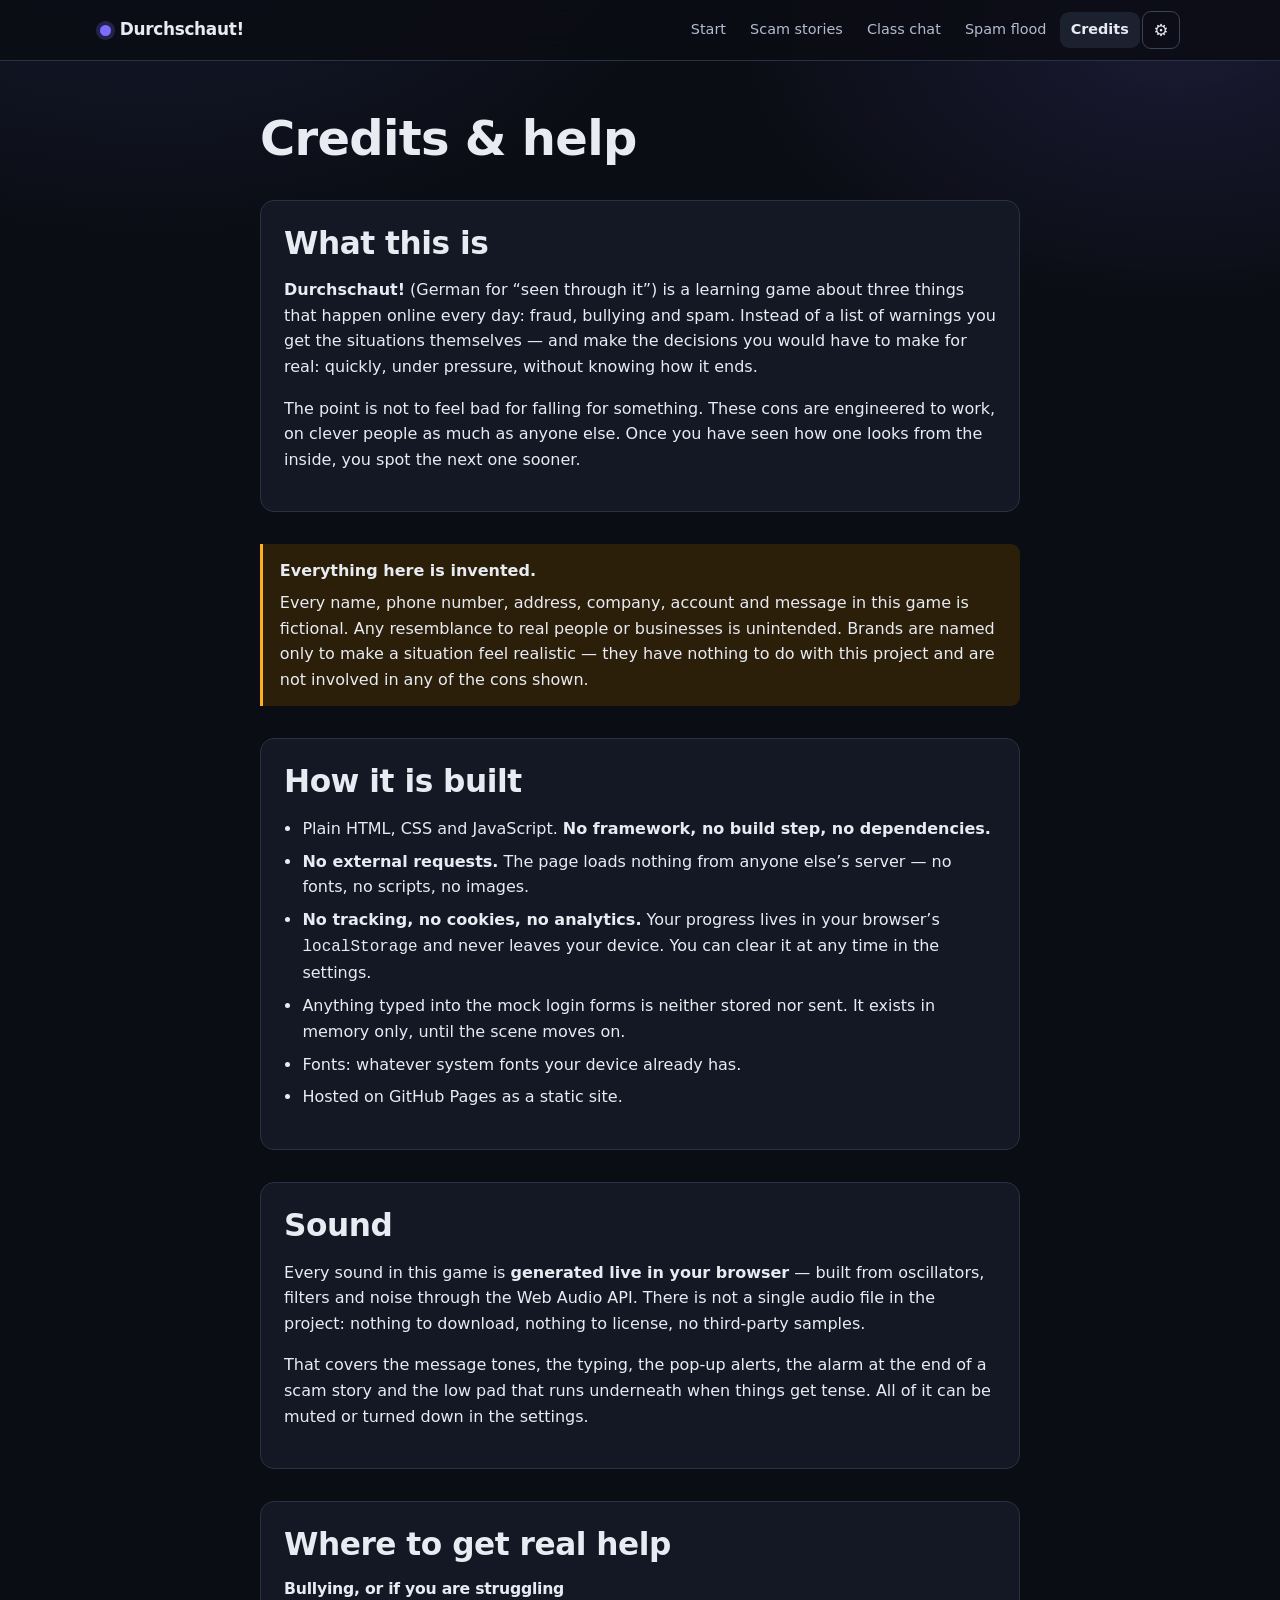
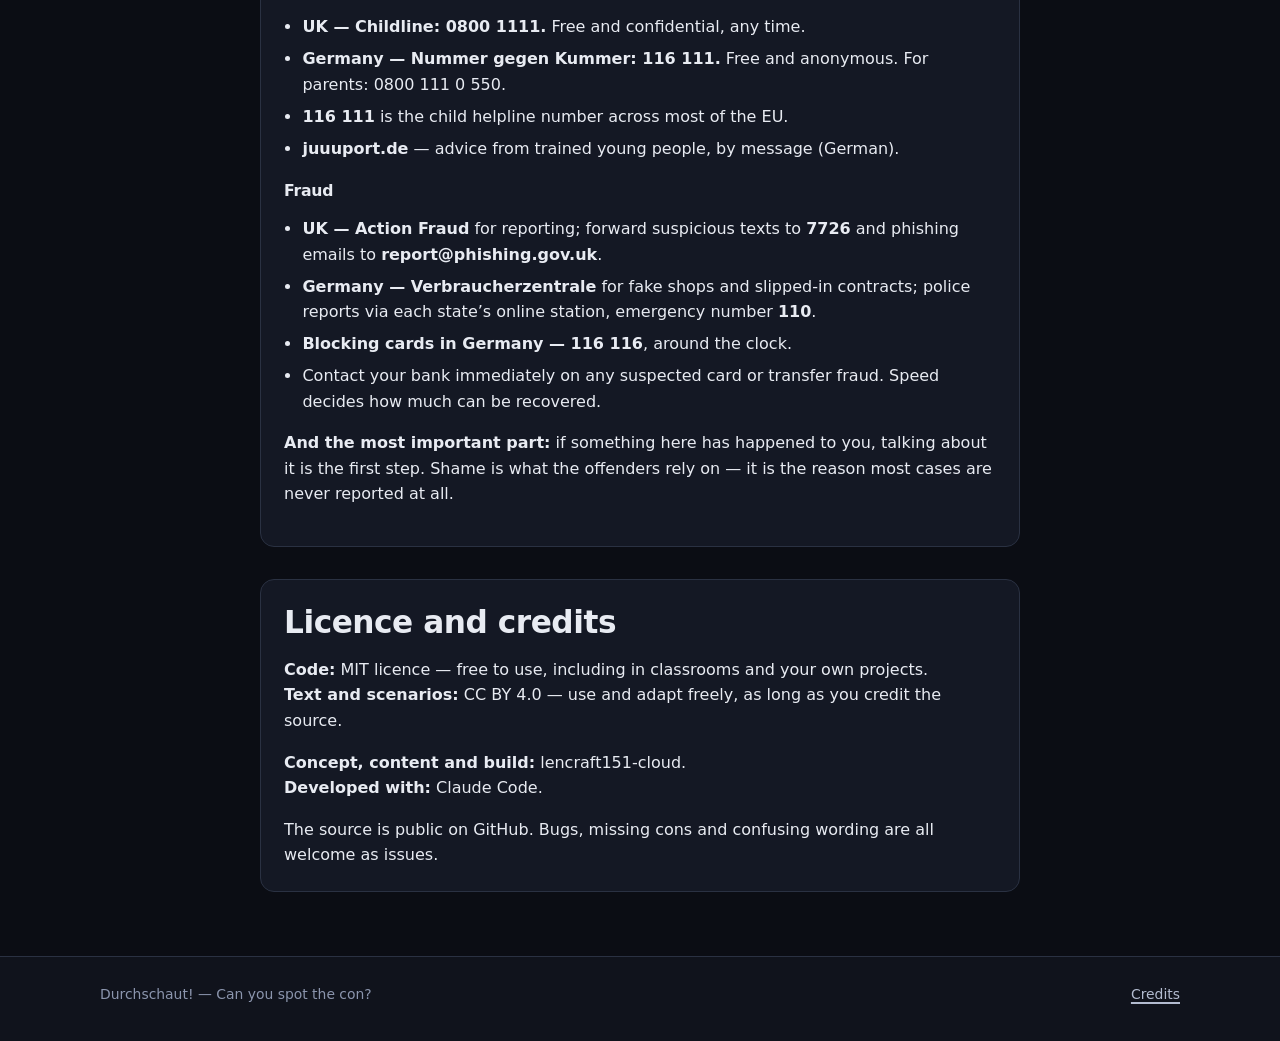
==== credits.html @ 668f01f4 "Add all three game modes, credits page and content checks Scam mode plays eight branching stories in" ====
<!doctype html>
<html lang="de" data-theme="dark">
<head>
<meta charset="utf-8">
<meta name="viewport" content="width=device-width, initial-scale=1">
<title>Credits & Hilfe — Durchschaut!</title>
<meta name="description" content="Woher die Inhalte kommen, wie der Ton entsteht, wo es echte Hilfe gibt - und unter welcher Lizenz das Projekt steht.">
<meta name="color-scheme" content="dark light">
<link rel="stylesheet" href="./assets/css/base.css">
<link rel="icon" href="data:image/svg+xml,<svg xmlns='http://www.w3.org/2000/svg' viewBox='0 0 64 64'><text y='52' font-size='52'>🕵️</text></svg>">
</head>
<body>
<a class="skip-link" href="#main" data-i18n="nav.skip">Zum Hauptinhalt springen</a>

<header class="site-header">
  <div class="wrap bar">
    <a class="brand" href="./index.html"><span class="dot" aria-hidden="true"></span>Durchschaut!</a>
    <nav class="nav" aria-label="Hauptnavigation">
      <a href="./index.html"       data-page="home"    data-i18n="nav.home">Start</a>
      <a href="./scam.html"        data-page="scam"    data-i18n="nav.scam">Scam-Storys</a>
      <a href="./klassenchat.html" data-page="chat"    data-i18n="nav.chat">Klassenchat</a>
      <a href="./spam.html"        data-page="spam"    data-i18n="nav.spam">Spam-Flut</a>
      <a href="./credits.html"     data-page="credits" data-i18n="nav.credits">Credits</a>
      <button class="btn btn-icon btn-ghost" type="button" data-open-settings
              data-i18n-attr="aria-label:nav.settings; title:nav.settings">⚙</button>
    </nav>
  </div>
</header>

<main id="main">
<div class="wrap stack" style="--gap:2rem;max-width:760px">

  <h1 data-i18n="credits.title">Credits &amp; Hilfe</h1>

  <!-- ---------- Worum es geht ---------- -->
  <section class="card">
    <div data-lang="de">
      <h2>Worum es hier geht</h2>
      <p><strong>Durchschaut!</strong> ist ein Lernspiel zu drei Dingen, die im Netz jeden Tag
      passieren: Betrug, Mobbing und Spam. Statt einer Liste mit Warnungen bekommst du die
      Situationen selbst — und triffst die Entscheidungen, die man im echten Moment treffen muss:
      schnell, unter Druck, ohne zu wissen, wie es ausgeht.</p>
      <p>Das Ziel ist nicht, sich schlecht zu fühlen, wenn man hereinfällt. Diese Maschen sind
      darauf gebaut, zu funktionieren — bei klugen Menschen genauso wie bei allen anderen. Wer
      einmal gesehen hat, wie sie von innen aussehen, erkennt sie beim nächsten Mal früher.</p>
    </div>
    <div data-lang="en" hidden>
      <h2>What this is</h2>
      <p><strong>Durchschaut!</strong> (German for “seen through it”) is a learning game about three
      things that happen online every day: fraud, bullying and spam. Instead of a list of warnings
      you get the situations themselves — and make the decisions you would have to make for real:
      quickly, under pressure, without knowing how it ends.</p>
      <p>The point is not to feel bad for falling for something. These cons are engineered to work,
      on clever people as much as anyone else. Once you have seen how one looks from the inside,
      you spot the next one sooner.</p>
    </div>
  </section>

  <!-- ---------- Wichtiger Hinweis ---------- -->
  <section>
    <div class="note note-warn">
      <div data-lang="de">
        <strong>Alles hier ist erfunden.</strong>
        <p style="margin:.4rem 0 0">Sämtliche Namen, Telefonnummern, Adressen, Firmen, Konten und
        Nachrichten in diesem Spiel sind frei erfunden. Ähnlichkeiten mit echten Personen oder
        Unternehmen sind nicht beabsichtigt. Genannte Marken dienen nur dazu, eine realistische
        Situation nachzustellen — sie haben mit diesem Projekt nichts zu tun und sind an keiner
        der gezeigten Maschen beteiligt.</p>
      </div>
      <div data-lang="en" hidden>
        <strong>Everything here is invented.</strong>
        <p style="margin:.4rem 0 0">Every name, phone number, address, company, account and message
        in this game is fictional. Any resemblance to real people or businesses is unintended.
        Brands are named only to make a situation feel realistic — they have nothing to do with
        this project and are not involved in any of the cons shown.</p>
      </div>
    </div>
  </section>

  <!-- ---------- Technik ---------- -->
  <section class="card">
    <div data-lang="de">
      <h2>Technik</h2>
      <ul style="padding-left:1.15rem;display:grid;gap:.45rem">
        <li>Reines HTML, CSS und JavaScript. <strong>Kein Framework, kein Build-Schritt,
        keine Abhängigkeiten.</strong></li>
        <li><strong>Keine externen Anfragen.</strong> Die Seite lädt nichts von fremden Servern —
        keine Schriften, keine Skripte, keine Bilder.</li>
        <li><strong>Kein Tracking, keine Cookies, keine Analyse.</strong> Dein Fortschritt liegt im
        <code>localStorage</code> deines Browsers und verlässt dein Gerät nie. In den Einstellungen
        kannst du ihn jederzeit löschen.</li>
        <li>Eingaben in den nachgebauten Log-in-Formularen werden weder gespeichert noch gesendet.
        Sie existieren nur im Arbeitsspeicher, bis das Fenster weitergeht.</li>
        <li>Schriften: die vorinstallierten Systemschriften deines Geräts.</li>
        <li>Gehostet auf GitHub Pages als statische Seite.</li>
      </ul>
    </div>
    <div data-lang="en" hidden>
      <h2>How it is built</h2>
      <ul style="padding-left:1.15rem;display:grid;gap:.45rem">
        <li>Plain HTML, CSS and JavaScript. <strong>No framework, no build step,
        no dependencies.</strong></li>
        <li><strong>No external requests.</strong> The page loads nothing from anyone else’s
        server — no fonts, no scripts, no images.</li>
        <li><strong>No tracking, no cookies, no analytics.</strong> Your progress lives in your
        browser’s <code>localStorage</code> and never leaves your device. You can clear it at any
        time in the settings.</li>
        <li>Anything typed into the mock login forms is neither stored nor sent. It exists in
        memory only, until the scene moves on.</li>
        <li>Fonts: whatever system fonts your device already has.</li>
        <li>Hosted on GitHub Pages as a static site.</li>
      </ul>
    </div>
  </section>

  <!-- ---------- Ton ---------- -->
  <section class="card">
    <div data-lang="de">
      <h2>Ton</h2>
      <p>Jedes Geräusch in diesem Spiel wird <strong>live im Browser erzeugt</strong> — mit der
      Web Audio API aus Oszillatoren, Filtern und Rauschen. Es gibt keine einzige Audiodatei im
      Projekt: nichts nachzuladen, nichts zu lizenzieren, keine fremden Samples.</p>
      <p>Das umfasst die Nachrichtentöne, das Tippen, die Popup-Signale, den Alarm am Ende einer
      Scam-Story und den tiefen Flächenklang, der im Hintergrund läuft, wenn es eng wird. Alles
      lässt sich in den Einstellungen abschalten oder leiser stellen.</p>
    </div>
    <div data-lang="en" hidden>
      <h2>Sound</h2>
      <p>Every sound in this game is <strong>generated live in your browser</strong> — built from
      oscillators, filters and noise through the Web Audio API. There is not a single audio file in
      the project: nothing to download, nothing to license, no third-party samples.</p>
      <p>That covers the message tones, the typing, the pop-up alerts, the alarm at the end of a
      scam story and the low pad that runs underneath when things get tense. All of it can be muted
      or turned down in the settings.</p>
    </div>
  </section>

  <!-- ---------- Hilfe ---------- -->
  <section class="card">
    <div data-lang="de">
      <h2>Wo es echte Hilfe gibt</h2>
      <h3 style="font-size:.98rem;margin-top:1rem">Bei Mobbing und wenn es dir schlecht geht</h3>
      <ul style="padding-left:1.15rem;display:grid;gap:.4rem">
        <li><strong>Nummer gegen Kummer — 116 111.</strong> Kostenlos und anonym, Mo–Sa 14–20 Uhr.
        Für Eltern: 0800 111 0 550.</li>
        <li><strong>juuuport.de</strong> — Beratung von geschulten Jugendlichen, per Nachricht.</li>
        <li><strong>klicksafe.de</strong> — Material für Betroffene, Eltern und Lehrkräfte.</li>
        <li><strong>Telefonseelsorge — 0800 111 0 111.</strong> Rund um die Uhr.</li>
      </ul>
      <h3 style="font-size:.98rem;margin-top:1.2rem">Bei Betrug</h3>
      <ul style="padding-left:1.15rem;display:grid;gap:.4rem">
        <li><strong>Verbraucherzentrale</strong> — Beratung zu Fake-Shops, Abo-Fallen und
        untergeschobenen Verträgen; dazu ein laufend aktualisierter Phishing-Radar.</li>
        <li><strong>Polizei</strong> — Anzeige online über die Internetwache deines Bundeslandes
        oder auf jeder Wache. <strong>Notruf 110.</strong></li>
        <li><strong>Karten sperren — 116 116.</strong> Sperr-Notruf für Bank- und Kreditkarten,
        rund um die Uhr.</li>
        <li><strong>BSI</strong> — Bundesamt für Sicherheit in der Informationstechnik, mit
        verständlichen Anleitungen für Privatleute.</li>
      </ul>
      <p style="margin-top:1rem"><strong>Und das Wichtigste:</strong> Wenn dich etwas davon
      erwischt hat, ist Reden der erste Schritt. Scham ist das, worauf die Täter setzen — sie ist
      der Grund, warum die meisten Fälle nie gemeldet werden.</p>
    </div>
    <div data-lang="en" hidden>
      <h2>Where to get real help</h2>
      <h3 style="font-size:.98rem;margin-top:1rem">Bullying, or if you are struggling</h3>
      <ul style="padding-left:1.15rem;display:grid;gap:.4rem">
        <li><strong>UK — Childline: 0800 1111.</strong> Free and confidential, any time.</li>
        <li><strong>Germany — Nummer gegen Kummer: 116 111.</strong> Free and anonymous.
        For parents: 0800 111 0 550.</li>
        <li><strong>116 111</strong> is the child helpline number across most of the EU.</li>
        <li><strong>juuuport.de</strong> — advice from trained young people, by message (German).</li>
      </ul>
      <h3 style="font-size:.98rem;margin-top:1.2rem">Fraud</h3>
      <ul style="padding-left:1.15rem;display:grid;gap:.4rem">
        <li><strong>UK — Action Fraud</strong> for reporting; forward suspicious texts to
        <strong>7726</strong> and phishing emails to <strong>report@phishing.gov.uk</strong>.</li>
        <li><strong>Germany — Verbraucherzentrale</strong> for fake shops and slipped-in contracts;
        police reports via each state’s online station, emergency number <strong>110</strong>.</li>
        <li><strong>Blocking cards in Germany — 116 116</strong>, around the clock.</li>
        <li>Contact your bank immediately on any suspected card or transfer fraud. Speed decides
        how much can be recovered.</li>
      </ul>
      <p style="margin-top:1rem"><strong>And the most important part:</strong> if something here has
      happened to you, talking about it is the first step. Shame is what the offenders rely on — it
      is the reason most cases are never reported at all.</p>
    </div>
  </section>

  <!-- ---------- Lizenz ---------- -->
  <section class="card">
    <div data-lang="de">
      <h2>Lizenz und Mitwirkende</h2>
      <p><strong>Code:</strong> MIT-Lizenz — frei nutzbar, auch im Unterricht und in eigenen
      Projekten.<br>
      <strong>Texte und Szenarien:</strong> CC BY 4.0 — verwenden und verändern erlaubt, solange
      die Quelle genannt wird.</p>
      <p><strong>Idee, Inhalte und Umsetzung:</strong> lencraft151-cloud.<br>
      <strong>Entwickelt mit:</strong> Claude Code.</p>
      <p style="margin-bottom:0">Der Quelltext liegt offen auf GitHub. Fehler, fehlende Maschen
      oder unklare Formulierungen sind als Issue jederzeit willkommen.</p>
    </div>
    <div data-lang="en" hidden>
      <h2>Licence and credits</h2>
      <p><strong>Code:</strong> MIT licence — free to use, including in classrooms and your own
      projects.<br>
      <strong>Text and scenarios:</strong> CC BY 4.0 — use and adapt freely, as long as you credit
      the source.</p>
      <p><strong>Concept, content and build:</strong> lencraft151-cloud.<br>
      <strong>Developed with:</strong> Claude Code.</p>
      <p style="margin-bottom:0">The source is public on GitHub. Bugs, missing cons and confusing
      wording are all welcome as issues.</p>
    </div>
  </section>

</div>
</main>
<footer class="site-footer">
  <div class="wrap bar">
    <span>Durchschaut! — <span data-i18n="brand.tagline">Erkennst du die Masche?</span></span>
    <span style="margin-left:auto"><a href="./credits.html" data-i18n="nav.credits">Credits</a></span>
  </div>
</footer>

<script type="module" src="./assets/js/pages/credits.js"></script>
</body>
</html>
---- assets/css/base.css ----
/* ============================================================
   Durchschaut! — Grundlayout, Design-Tokens, gemeinsame Bausteine
   ============================================================ */

/* ---------- Tokens: Dunkel (Standard) ---------- */
:root {
  --bg:        #0b0d14;
  --bg-glow:   #141a2e;
  --surface:   #141824;
  --surface-2: #1c2130;
  --surface-3: #252b3d;
  --border:    #2a3142;
  --border-strong: #3a4358;

  --text:      #e8ebf2;
  --text-dim:  #b3bcd0;
  --muted:     #8b95ad;

  --accent:    #7c6cff;
  --accent-ink:#ffffff;
  --accent-2:  #22d3ee;

  --danger:    #ff4d5e;
  --danger-bg: #2a1119;
  --warn:      #ffb020;
  --warn-bg:   #2b1f0a;
  --safe:      #2ee6a8;
  --safe-bg:   #0c2620;

  --radius:    14px;
  --radius-sm: 9px;
  --radius-lg: 22px;
  --shadow:    0 10px 34px rgba(0, 0, 0, .45);
  --shadow-sm: 0 3px 12px rgba(0, 0, 0, .3);

  --font: system-ui, -apple-system, "Segoe UI", Roboto, "Helvetica Neue", Arial, sans-serif;
  --mono: ui-monospace, SFMono-Regular, "SF Mono", Menlo, Consolas, monospace;

  --wrap: 1080px;
  --step: clamp(.9rem, .84rem + .3vw, 1rem);
}

/* ---------- Tokens: Hell ---------- */
:root[data-theme="light"] {
  --bg:        #f4f6fb;
  --bg-glow:   #e7ecf8;
  --surface:   #ffffff;
  --surface-2: #f0f3fa;
  --surface-3: #e4e9f4;
  --border:    #d9e0ee;
  --border-strong: #bcc7dc;

  --text:      #131824;
  --text-dim:  #3d4761;
  --muted:     #626d87;

  --accent:    #5b4bdb;
  --accent-ink:#ffffff;
  --accent-2:  #0891b2;

  --danger:    #d4193c;
  --danger-bg: #fdeaee;
  --warn:      #a86400;
  --warn-bg:   #fdf3e0;
  --safe:      #067a56;
  --safe-bg:   #e4f7f0;

  --shadow:    0 10px 30px rgba(24, 34, 64, .12);
  --shadow-sm: 0 2px 8px rgba(24, 34, 64, .09);
}

/* ---------- Reset ---------- */
*, *::before, *::after { box-sizing: border-box; }
html { -webkit-text-size-adjust: 100%; }
body {
  margin: 0;
  font-family: var(--font);
  font-size: var(--step);
  line-height: 1.6;
  color: var(--text);
  background: var(--bg);
  background-image:
    radial-gradient(900px 520px at 12% -8%, var(--bg-glow), transparent 62%),
    radial-gradient(760px 460px at 92% 4%, color-mix(in srgb, var(--accent) 13%, transparent), transparent 60%);
  background-attachment: fixed;
  min-height: 100vh;
  overflow-wrap: break-word;
}
img, svg { max-width: 100%; }
button, input, select, textarea { font: inherit; color: inherit; }
h1, h2, h3, h4 { line-height: 1.22; margin: 0 0 .5em; font-weight: 700; letter-spacing: -.015em; }
h1 { font-size: clamp(1.9rem, 1.4rem + 2.4vw, 3rem); }
h2 { font-size: clamp(1.35rem, 1.1rem + 1.1vw, 1.95rem); }
h3 { font-size: clamp(1.08rem, .98rem + .45vw, 1.3rem); }
p  { margin: 0 0 1em; }
a  { color: var(--accent-2); text-decoration-thickness: 1.5px; text-underline-offset: 3px; }
a:hover { color: var(--text); }

:focus-visible {
  outline: 3px solid var(--accent-2);
  outline-offset: 2px;
  border-radius: 4px;
}

.visually-hidden {
  position: absolute; width: 1px; height: 1px;
  padding: 0; margin: -1px; overflow: hidden;
  clip: rect(0 0 0 0); white-space: nowrap; border: 0;
}

.skip-link {
  position: absolute; left: 12px; top: -60px; z-index: 100;
  background: var(--accent); color: var(--accent-ink);
  padding: .6rem 1rem; border-radius: 0 0 var(--radius-sm) var(--radius-sm);
  font-weight: 600; text-decoration: none;
  transition: top .16s ease;
}
.skip-link:focus { top: 0; }

/* ---------- Layout ---------- */
.wrap { width: min(100% - 2rem, var(--wrap)); margin-inline: auto; }
.stack > * + * { margin-top: var(--gap, 1rem); }
main { padding-block: clamp(1.5rem, 1rem + 3vw, 3rem) 4rem; }

/* ---------- Kopfzeile ---------- */
.site-header {
  position: sticky; top: 0; z-index: 40;
  background: color-mix(in srgb, var(--bg) 84%, transparent);
  backdrop-filter: blur(14px);
  border-bottom: 1px solid var(--border);
}
.site-header .bar {
  display: flex; align-items: center; gap: .75rem;
  min-height: 60px; padding-block: .5rem;
}
.brand {
  display: inline-flex; align-items: center; gap: .55rem;
  font-weight: 800; letter-spacing: -.02em; font-size: 1.06rem;
  color: var(--text); text-decoration: none; white-space: nowrap;
}
.brand .dot {
  width: 11px; height: 11px; border-radius: 50%;
  background: var(--accent);
  box-shadow: 0 0 0 4px color-mix(in srgb, var(--accent) 22%, transparent);
  flex: none;
}
.nav { display: flex; gap: .15rem; margin-left: auto; align-items: center; flex-wrap: wrap; }
.nav a {
  color: var(--text-dim); text-decoration: none;
  padding: .42rem .68rem; border-radius: var(--radius-sm);
  font-size: .9rem; font-weight: 500;
}
.nav a:hover { background: var(--surface-2); color: var(--text); }
.nav a[aria-current="page"] { background: var(--surface-2); color: var(--text); font-weight: 650; }

/* ---------- Knöpfe ---------- */
.btn {
  --btn-bg: var(--surface-2);
  --btn-fg: var(--text);
  --btn-bd: var(--border-strong);
  display: inline-flex; align-items: center; justify-content: center; gap: .5rem;
  padding: .62rem 1.05rem;
  background: var(--btn-bg); color: var(--btn-fg);
  border: 1px solid var(--btn-bd); border-radius: var(--radius-sm);
  font-weight: 600; font-size: .94rem;
  cursor: pointer; text-decoration: none;
  transition: transform .12s ease, filter .16s ease, background .16s ease;
}
.btn:hover { filter: brightness(1.13); }
.btn:active { transform: translateY(1px); }
.btn[disabled] { opacity: .5; cursor: not-allowed; }
.btn-primary { --btn-bg: var(--accent); --btn-fg: var(--accent-ink); --btn-bd: transparent; }
.btn-danger  { --btn-bg: var(--danger); --btn-fg: #fff; --btn-bd: transparent; }
.btn-ghost   { --btn-bg: transparent; --btn-bd: var(--border-strong); }
.btn-lg { padding: .85rem 1.5rem; font-size: 1.02rem; }
.btn-sm { padding: .35rem .68rem; font-size: .84rem; }
.btn-icon {
  width: 38px; height: 38px; padding: 0; flex: none;
  font-size: 1.05rem; line-height: 1;
}

/* ---------- Karten ---------- */
.card {
  background: var(--surface);
  border: 1px solid var(--border);
  border-radius: var(--radius);
  padding: clamp(1rem, .8rem + .8vw, 1.5rem);
}
.grid { display: grid; gap: 1rem; }
.grid-modes  { grid-template-columns: repeat(auto-fit, minmax(min(100%, 280px), 1fr)); }
.grid-cards  { grid-template-columns: repeat(auto-fill, minmax(min(100%, 258px), 1fr)); }

/* ---------- Etiketten ---------- */
.badge {
  display: inline-flex; align-items: center; gap: .32rem;
  padding: .16rem .55rem; border-radius: 999px;
  font-size: .74rem; font-weight: 700; letter-spacing: .02em;
  background: var(--surface-3); color: var(--text-dim);
  border: 1px solid var(--border);
  white-space: nowrap;
}
.badge-danger { background: var(--danger-bg); color: var(--danger); border-color: color-mix(in srgb, var(--danger) 34%, transparent); }
.badge-warn   { background: var(--warn-bg);   color: var(--warn);   border-color: color-mix(in srgb, var(--warn) 34%, transparent); }
.badge-safe   { background: var(--safe-bg);   color: var(--safe);   border-color: color-mix(in srgb, var(--safe) 34%, transparent); }

/* ---------- Auswahlkarten (Story-Übersicht) ---------- */
.story-card {
  display: flex; flex-direction: column; gap: .55rem;
  text-align: left; cursor: pointer;
  background: var(--surface); color: var(--text);
  border: 1px solid var(--border); border-radius: var(--radius);
  padding: 1rem;
  height: 100%;
  text-decoration: none;
  transition: transform .14s ease, border-color .14s ease, box-shadow .14s ease;
}
.story-card h3, .story-card p { color: inherit; }
.story-card:hover {
  transform: translateY(-3px);
  border-color: var(--accent);
  box-shadow: var(--shadow-sm);
}
.story-card .top { display: flex; align-items: center; gap: .55rem; }
.story-card .emoji { font-size: 1.6rem; line-height: 1; flex: none; }
.story-card h3 { margin: 0; font-size: 1.02rem; }
.story-card p { margin: 0; font-size: .86rem; color: var(--text-dim); flex: 1; }
.story-card .foot { display: flex; gap: .35rem; flex-wrap: wrap; align-items: center; }
.dots { display: inline-flex; gap: 2.5px; }
.dots i { width: 6px; height: 6px; border-radius: 50%; background: var(--border-strong); }
.dots i.on { background: var(--warn); }

/* ---------- Anzeigebalken ---------- */
.meter { display: grid; gap: .3rem; }
.meter-head {
  display: flex; justify-content: space-between; align-items: baseline;
  font-size: .8rem; color: var(--muted); font-weight: 600;
}
.meter-track {
  height: 9px; border-radius: 999px; overflow: hidden;
  background: var(--surface-3); border: 1px solid var(--border);
}
.meter-fill {
  display: block;
  height: 100%; width: 0%;
  background: var(--accent);
  border-radius: 999px;
  transition: width .45s cubic-bezier(.4, 0, .2, 1), background .45s ease;
}
.meter-fill.is-warn { background: var(--warn); }
.meter-fill.is-danger { background: var(--danger); }
.meter-fill.is-safe { background: var(--safe); }

/* ---------- Hinweiskästen ---------- */
.note {
  border-left: 3px solid var(--accent);
  background: var(--surface-2);
  border-radius: 0 var(--radius-sm) var(--radius-sm) 0;
  padding: .85rem 1.05rem;
}
.note-danger { border-left-color: var(--danger); background: var(--danger-bg); }
.note-warn   { border-left-color: var(--warn);   background: var(--warn-bg); }
.note-safe   { border-left-color: var(--safe);   background: var(--safe-bg); }
.note > :last-child { margin-bottom: 0; }

/* ---------- Fußzeile ---------- */
.site-footer {
  border-top: 1px solid var(--border);
  padding-block: 1.6rem 2.4rem;
  color: var(--muted); font-size: .87rem;
  background: color-mix(in srgb, var(--surface) 55%, transparent);
}
.site-footer .bar { display: flex; flex-wrap: wrap; gap: .6rem 1.2rem; align-items: center; }
.site-footer a { color: var(--text-dim); }

/* ---------- Einstellungs-Schublade ---------- */
.drawer {
  position: fixed; inset: 0; z-index: 60;
  display: none; align-items: stretch; justify-content: flex-end;
}
.drawer[open], .drawer.is-open { display: flex; }
.drawer-scrim {
  position: absolute; inset: 0;
  background: rgba(4, 6, 12, .62);
  backdrop-filter: blur(3px);
  border: 0; padding: 0; cursor: pointer;
}
.drawer-panel {
  position: relative;
  width: min(100%, 370px);
  background: var(--surface);
  border-left: 1px solid var(--border);
  box-shadow: var(--shadow);
  padding: 1.25rem;
  overflow-y: auto;
  animation: slide-in .22s cubic-bezier(.3, 0, .2, 1);
}
@keyframes slide-in { from { transform: translateX(22px); opacity: .4; } }
.field { display: grid; gap: .38rem; margin-bottom: 1.15rem; }
.field > label, .field > .field-label { font-weight: 650; font-size: .9rem; }
.field .hint { font-size: .81rem; color: var(--muted); }
.seg { display: flex; gap: .3rem; background: var(--surface-2); padding: .25rem; border-radius: var(--radius-sm); }
.seg button {
  flex: 1; padding: .42rem .5rem; border: 0; border-radius: 6px;
  background: transparent; color: var(--text-dim);
  font-weight: 650; font-size: .87rem; cursor: pointer;
}
.seg button[aria-pressed="true"] { background: var(--accent); color: var(--accent-ink); }
input[type="range"] { width: 100%; accent-color: var(--accent); }

/* ---------- Kurzmeldung ---------- */
.toast-host {
  position: fixed; left: 50%; bottom: 22px; transform: translateX(-50%);
  z-index: 80; display: grid; gap: .5rem; width: min(92vw, 430px);
  pointer-events: none;
}
.toast {
  background: var(--surface-3); color: var(--text);
  border: 1px solid var(--border-strong); border-radius: var(--radius-sm);
  padding: .65rem .95rem; box-shadow: var(--shadow);
  font-size: .9rem; font-weight: 550;
  animation: toast-in .25s ease;
}
.toast-danger { border-color: var(--danger); background: var(--danger-bg); color: var(--danger); }
.toast-safe   { border-color: var(--safe);   background: var(--safe-bg);   color: var(--safe); }
@keyframes toast-in { from { opacity: 0; transform: translateY(10px); } }

/* ---------- Bewegung reduzieren ---------- */
@media (prefers-reduced-motion: reduce) {
  *, *::before, *::after {
    animation-duration: .001ms !important;
    animation-iteration-count: 1 !important;
    transition-duration: .001ms !important;
    scroll-behavior: auto !important;
  }
}
:root[data-motion="reduced"] *,
:root[data-motion="reduced"] *::before,
:root[data-motion="reduced"] *::after {
  animation-duration: .001ms !important;
  animation-iteration-count: 1 !important;
  transition-duration: .001ms !important;
}
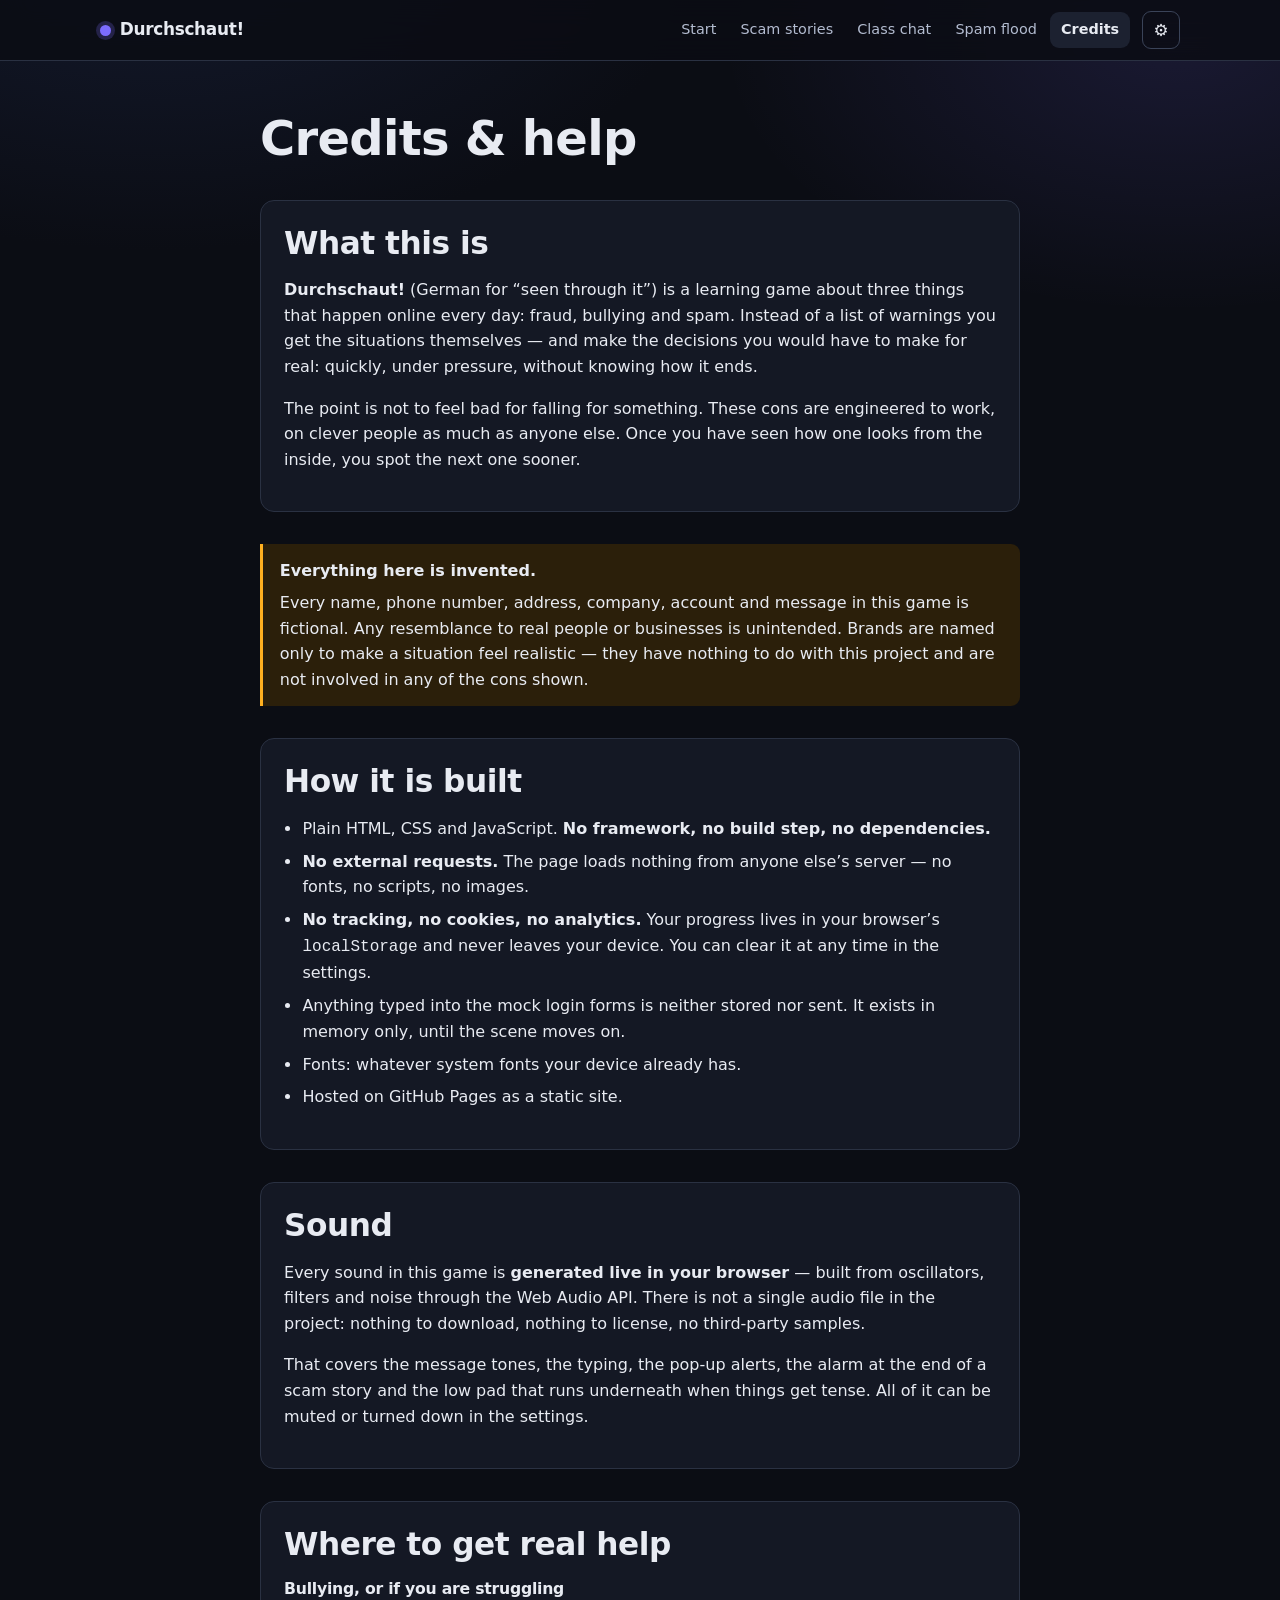
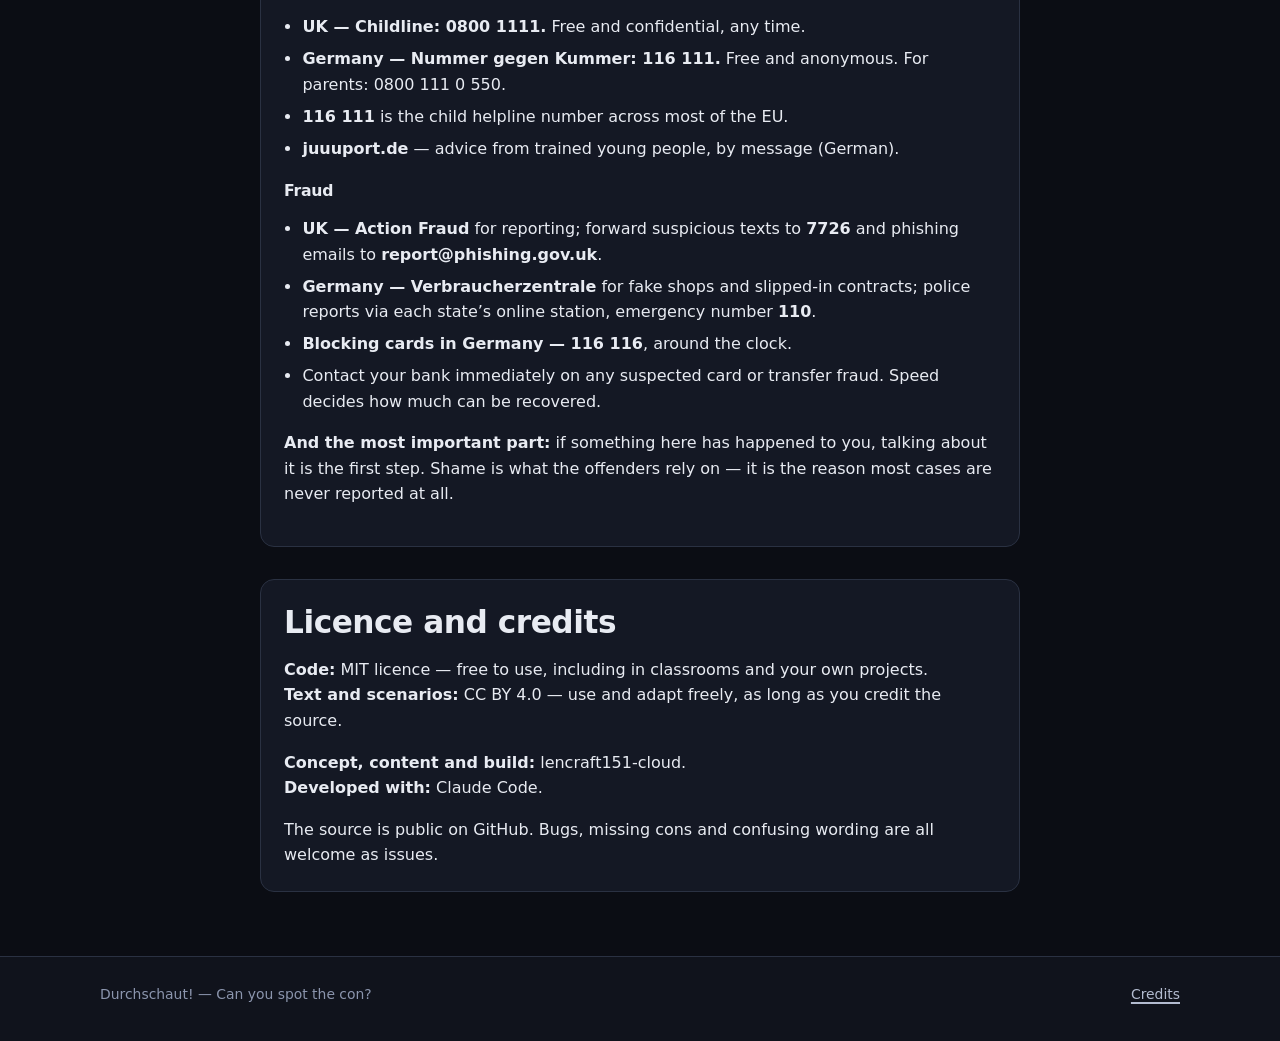
==== commit 71ea22e4: "Add deployment, docs and interactive play tests Publish the site from main through GitHub Pages; the" ====
--- a/credits.html
+++ b/credits.html
@@ -8,6 +8,13 @@
 <meta name="color-scheme" content="dark light">
 <link rel="stylesheet" href="./assets/css/base.css">
 <link rel="icon" href="data:image/svg+xml,<svg xmlns='http://www.w3.org/2000/svg' viewBox='0 0 64 64'><text y='52' font-size='52'>🕵️</text></svg>">
+<script>
+/* Gespeicherte Darstellung setzen, bevor die Seite gezeichnet wird. */
+try{var s=JSON.parse(localStorage.getItem('durchschaut.v1')||'{}');
+if(s.theme)document.documentElement.dataset.theme=s.theme;
+if(s.motion)document.documentElement.dataset.motion=s.motion;
+if(s.lang)document.documentElement.lang=s.lang;}catch(e){}
+</script>
 </head>
 <body>
 <a class="skip-link" href="#main" data-i18n="nav.skip">Zum Hauptinhalt springen</a>
@@ -21,9 +28,9 @@
       <a href="./klassenchat.html" data-page="chat"    data-i18n="nav.chat">Klassenchat</a>
       <a href="./spam.html"        data-page="spam"    data-i18n="nav.spam">Spam-Flut</a>
       <a href="./credits.html"     data-page="credits" data-i18n="nav.credits">Credits</a>
-      <button class="btn btn-icon btn-ghost" type="button" data-open-settings
-              data-i18n-attr="aria-label:nav.settings; title:nav.settings">⚙</button>
     </nav>
+    <button class="btn btn-icon btn-ghost settings-btn" type="button" data-open-settings
+            data-i18n-attr="aria-label:nav.settings; title:nav.settings">⚙</button>
   </div>
 </header>
 
--- a/assets/css/base.css
+++ b/assets/css/base.css
@@ -83,9 +83,14 @@
     radial-gradient(900px 520px at 12% -8%, var(--bg-glow), transparent 62%),
     radial-gradient(760px 460px at 92% 4%, color-mix(in srgb, var(--accent) 13%, transparent), transparent 60%);
   background-attachment: fixed;
-  min-height: 100vh;
   overflow-wrap: break-word;
-}
+  /* Fußzeile unten halten, auch wenn der Inhalt kurz ist. */
+  min-height: 100svh;
+  display: flex;
+  flex-direction: column;
+}
+main { flex: 1 0 auto; }
+.site-footer { flex: none; }
 img, svg { max-width: 100%; }
 button, input, select, textarea { font: inherit; color: inherit; }
 h1, h2, h3, h4 { line-height: 1.22; margin: 0 0 .5em; font-weight: 700; letter-spacing: -.015em; }
@@ -121,6 +126,7 @@
 .wrap { width: min(100% - 2rem, var(--wrap)); margin-inline: auto; }
 .stack > * + * { margin-top: var(--gap, 1rem); }
 main { padding-block: clamp(1.5rem, 1rem + 3vw, 3rem) 4rem; }
+.site-header { flex: none; }
 
 /* ---------- Kopfzeile ---------- */
 .site-header {
@@ -152,6 +158,22 @@
 }
 .nav a:hover { background: var(--surface-2); color: var(--text); }
 .nav a[aria-current="page"] { background: var(--surface-2); color: var(--text); font-weight: 650; }
+.settings-btn { flex: none; }
+
+/* Auf schmalen Geräten rutscht die Navigation in eine eigene Zeile und
+   lässt sich seitlich schieben, statt in drei Reihen umzubrechen. */
+@media (max-width: 680px) {
+  .site-header .bar { flex-wrap: wrap; row-gap: .3rem; min-height: 0; padding-block: .55rem; }
+  .brand { font-size: 1rem; }
+  .settings-btn { margin-left: auto; }
+  .nav {
+    order: 3; width: 100%; margin-left: 0;
+    flex-wrap: nowrap; overflow-x: auto; overscroll-behavior-x: contain;
+    scrollbar-width: none; -ms-overflow-style: none;
+  }
+  .nav::-webkit-scrollbar { display: none; }
+  .nav a { white-space: nowrap; }
+}
 
 /* ---------- Knöpfe ---------- */
 .btn {
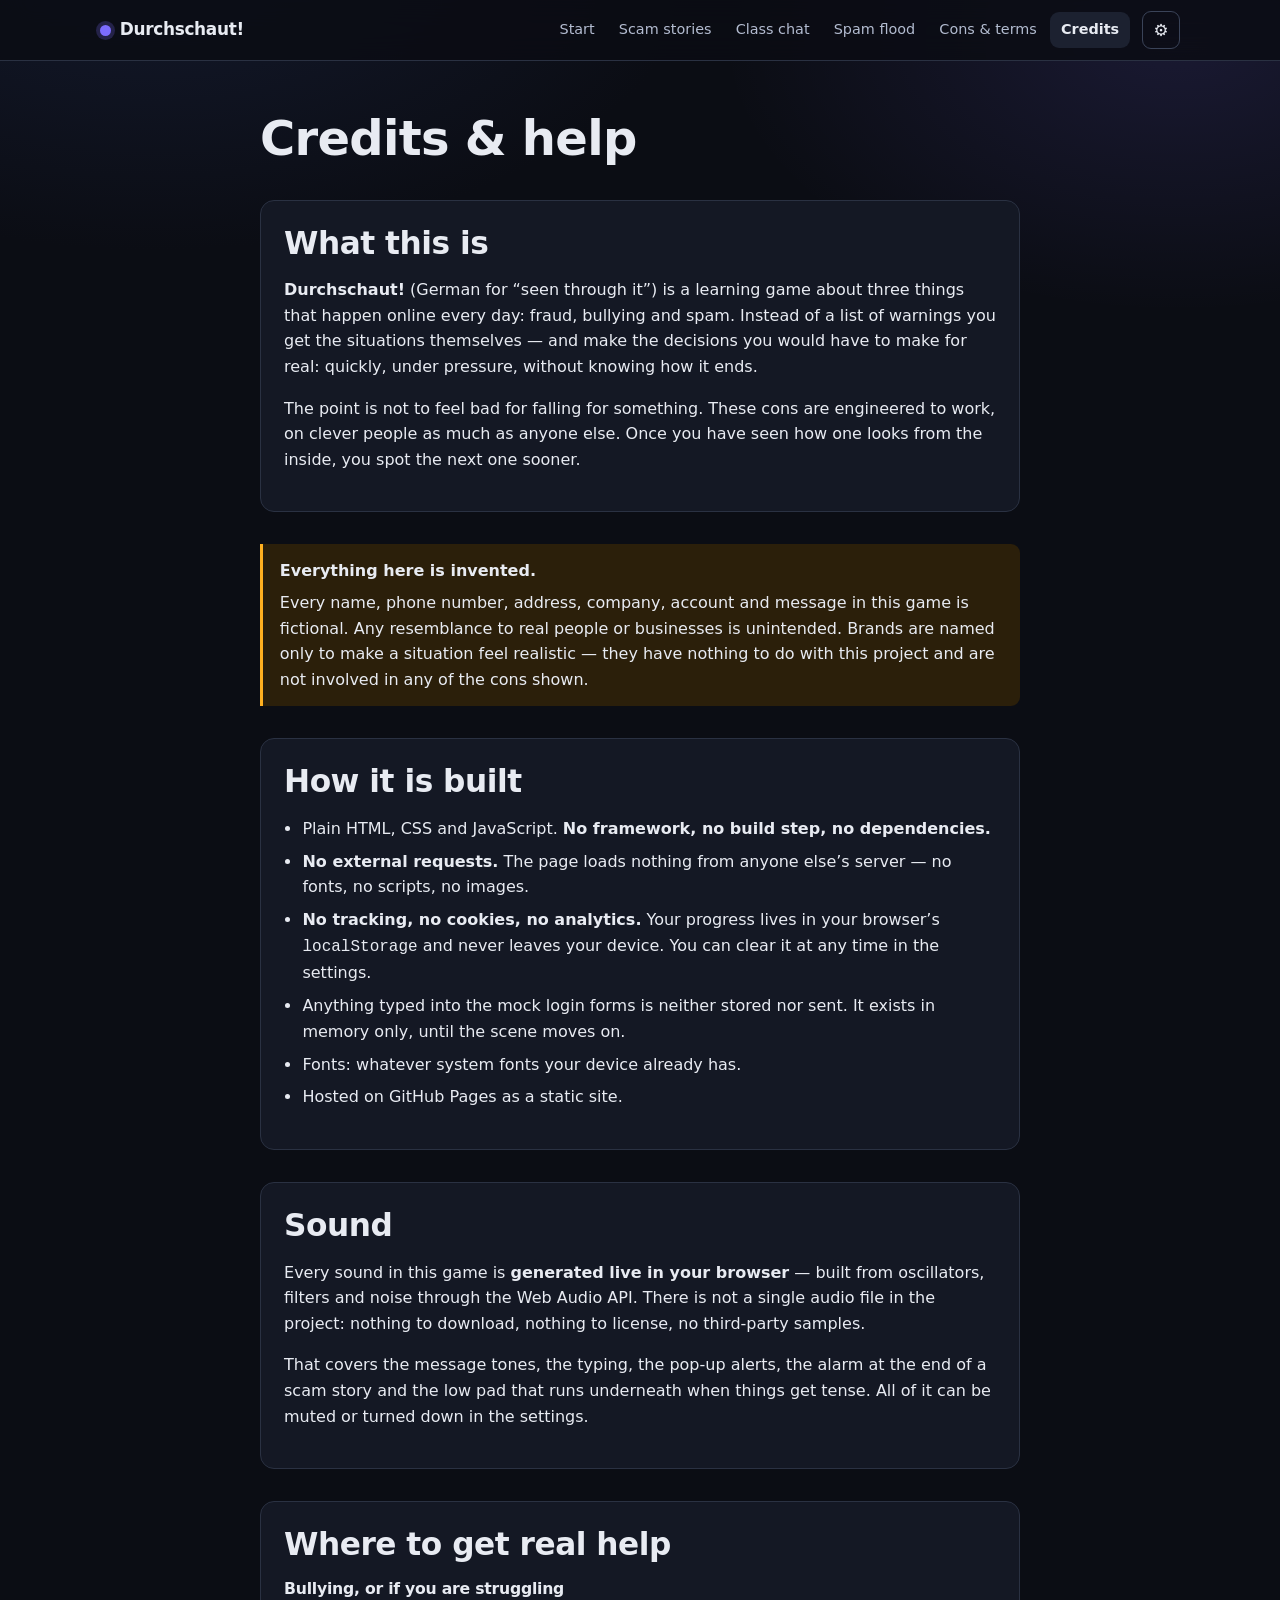
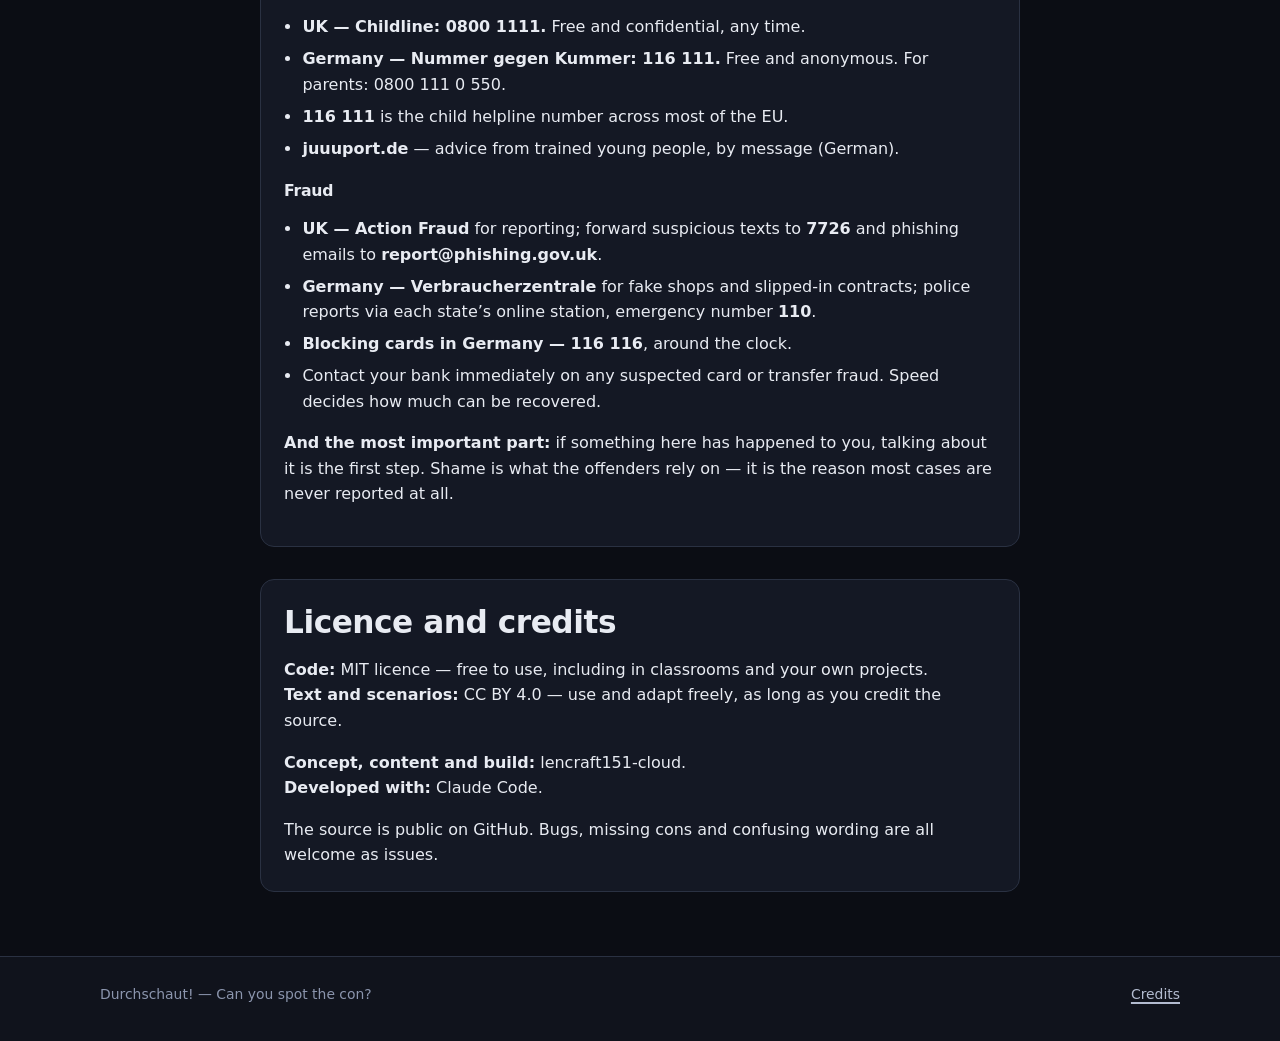
==== commit f3c1eb5c: "Expand every story and explain the mechanics behind them Rewrite the remaining four scam stories the" ====
--- a/credits.html
+++ b/credits.html
@@ -27,6 +27,7 @@
       <a href="./scam.html"        data-page="scam"    data-i18n="nav.scam">Scam-Storys</a>
       <a href="./klassenchat.html" data-page="chat"    data-i18n="nav.chat">Klassenchat</a>
       <a href="./spam.html"        data-page="spam"    data-i18n="nav.spam">Spam-Flut</a>
+      <a href="./maschen.html"     data-page="tactics" data-i18n="nav.tactics">Maschen &amp; Begriffe</a>
       <a href="./credits.html"     data-page="credits" data-i18n="nav.credits">Credits</a>
     </nav>
     <button class="btn btn-icon btn-ghost settings-btn" type="button" data-open-settings
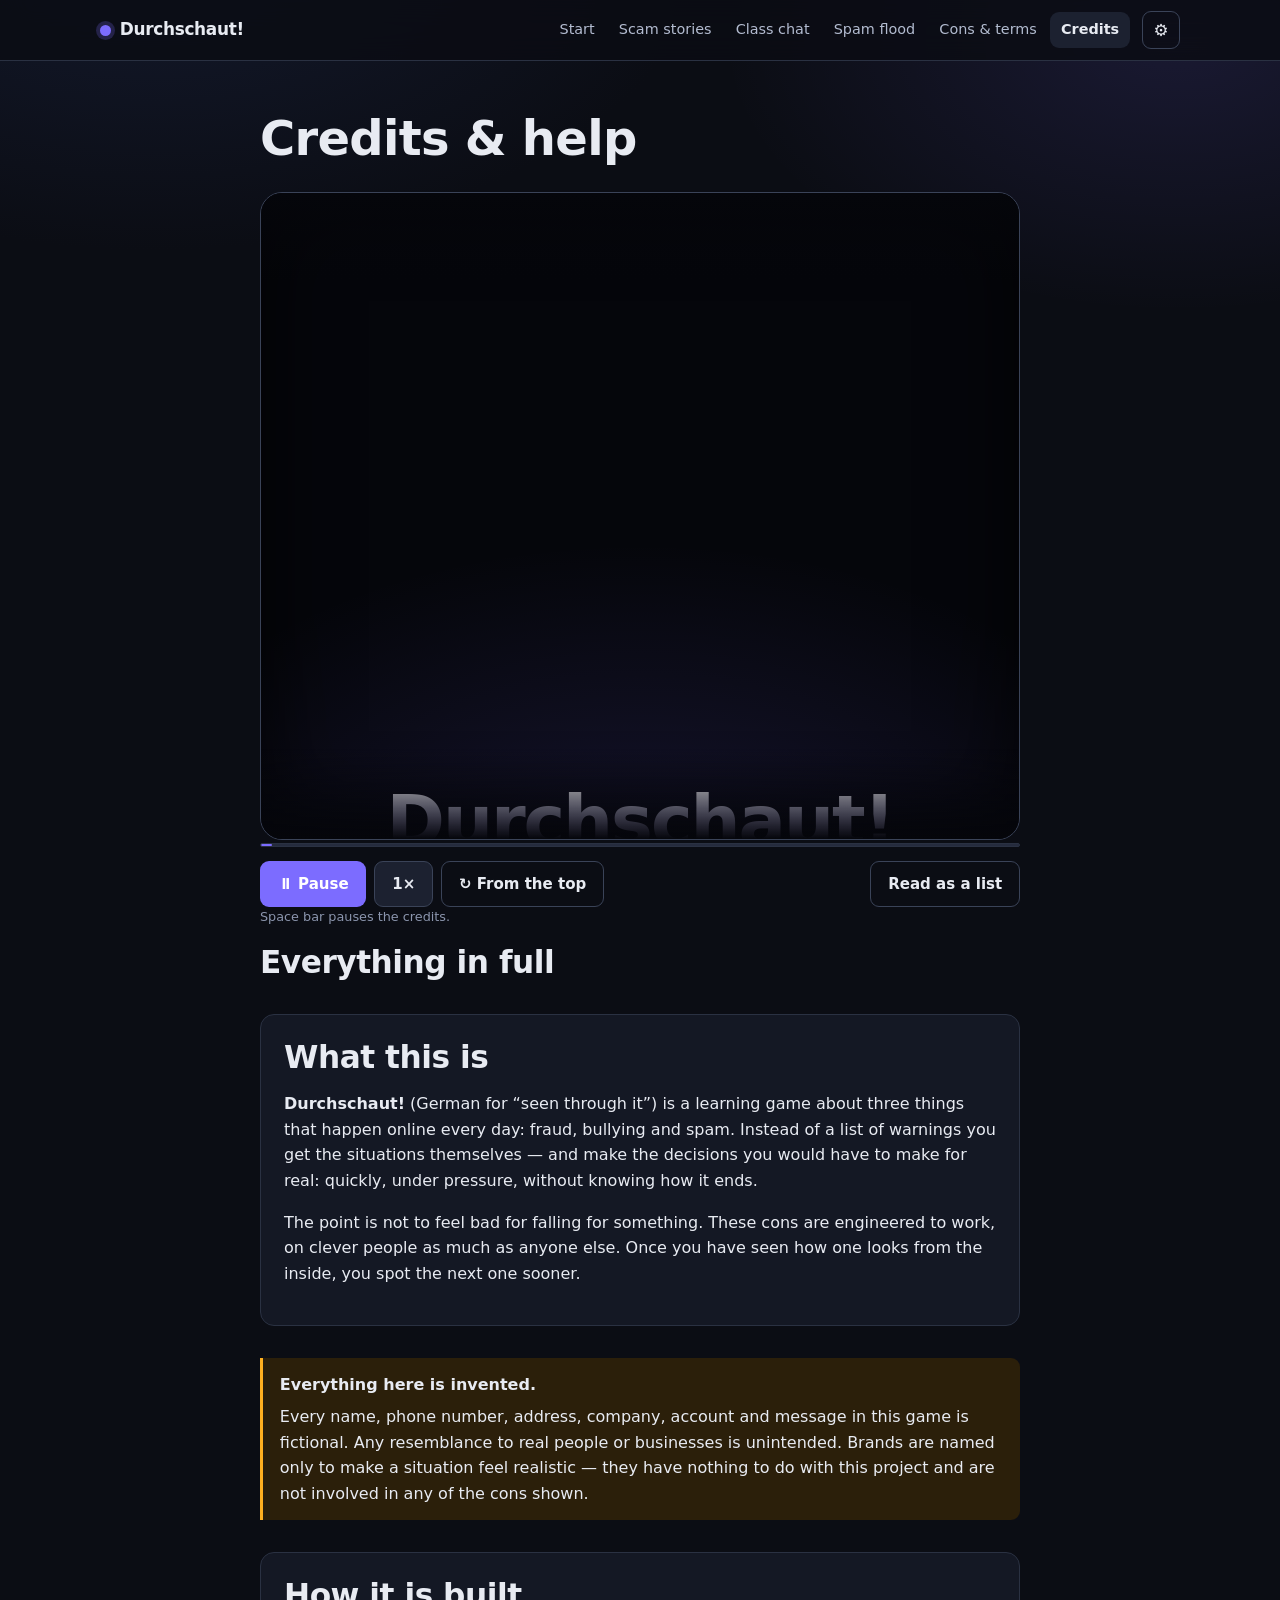
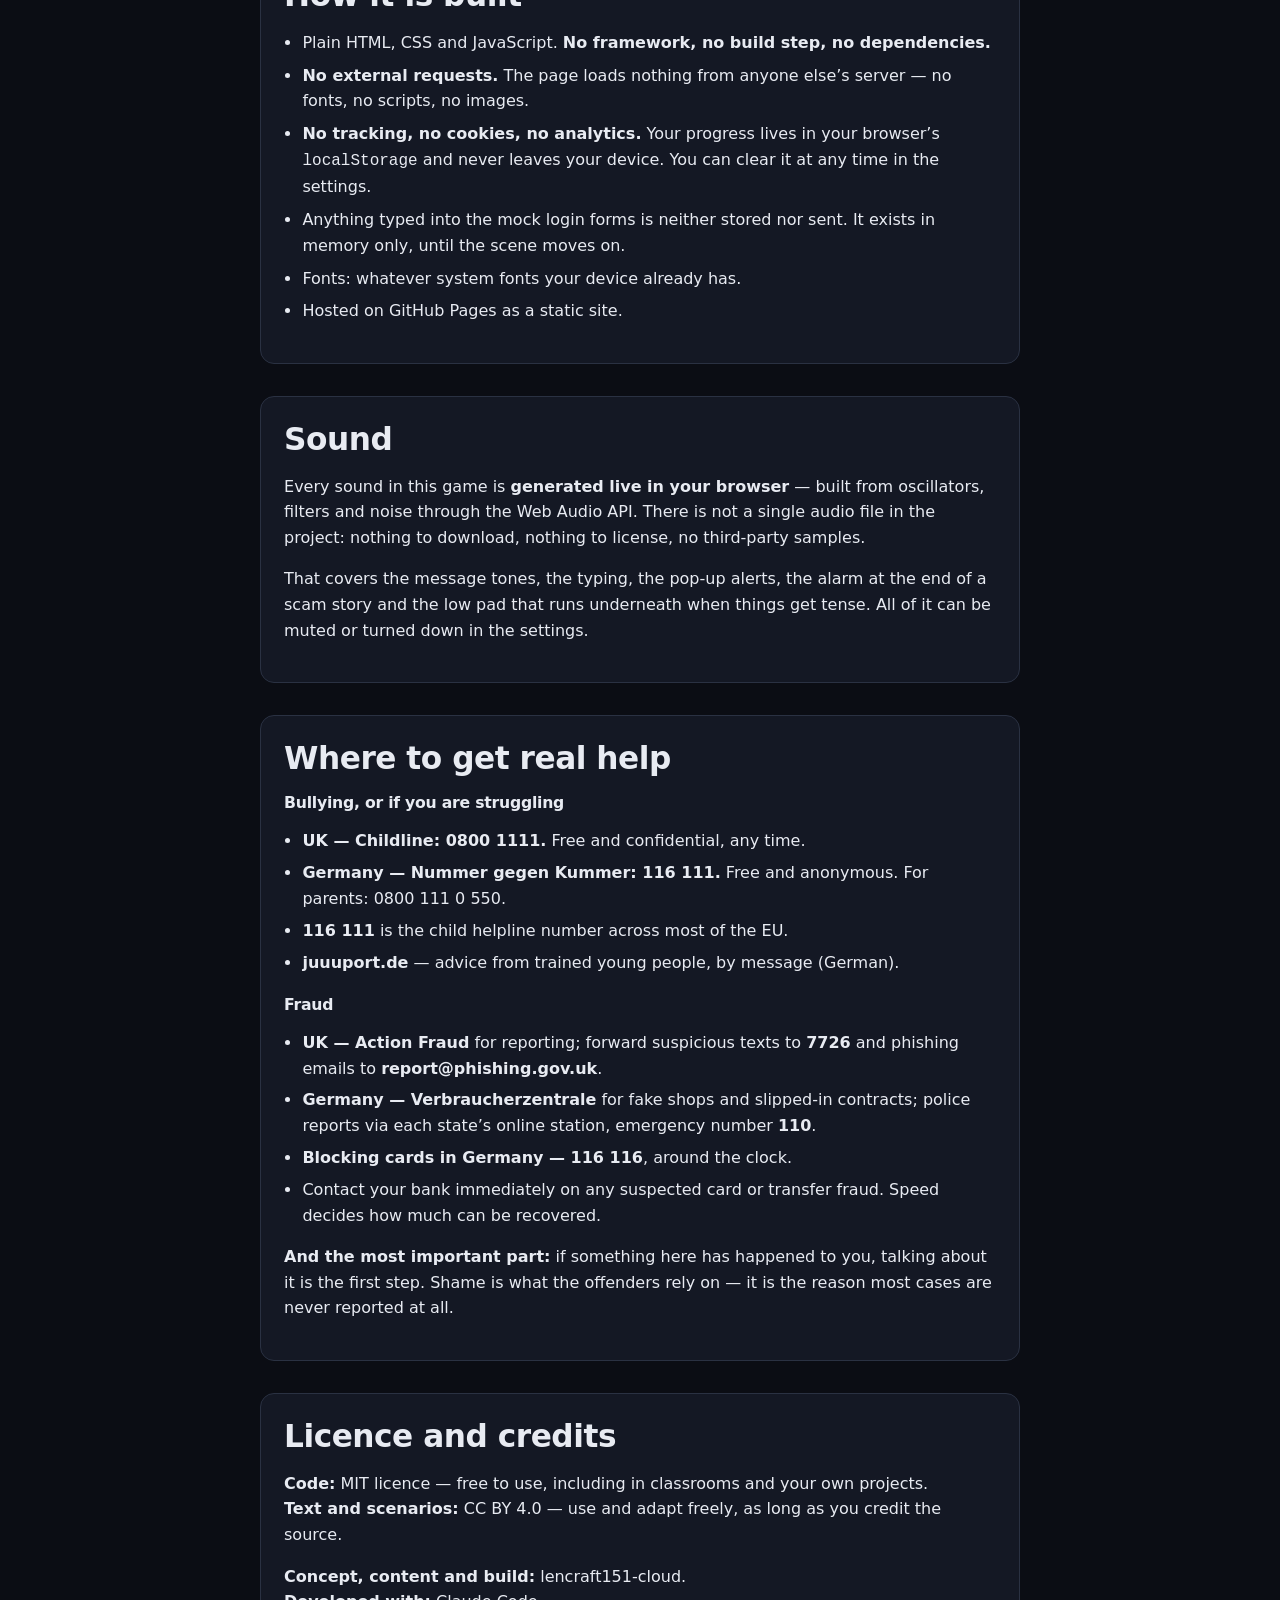
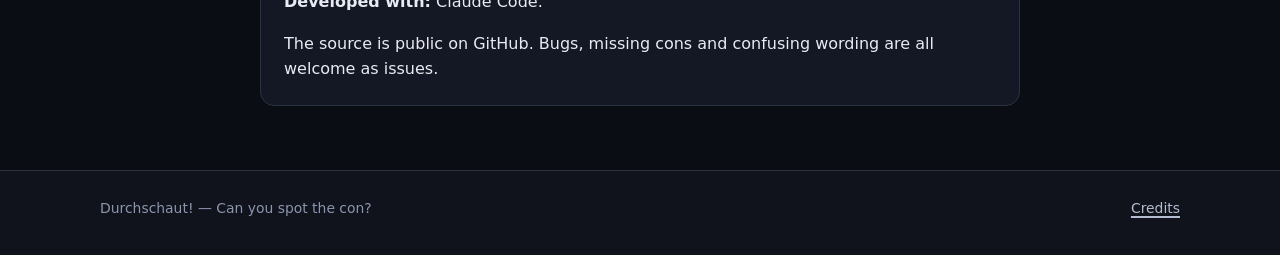
==== commit 59c03b21: "Make the credits an actual rolling sequence The credits page now opens on a cinematic roll that scro" ====
--- a/credits.html
+++ b/credits.html
@@ -7,6 +7,7 @@
 <meta name="description" content="Woher die Inhalte kommen, wie der Ton entsteht, wo es echte Hilfe gibt - und unter welcher Lizenz das Projekt steht.">
 <meta name="color-scheme" content="dark light">
 <link rel="stylesheet" href="./assets/css/base.css">
+<link rel="stylesheet" href="./assets/css/credits.css">
 <link rel="icon" href="data:image/svg+xml,<svg xmlns='http://www.w3.org/2000/svg' viewBox='0 0 64 64'><text y='52' font-size='52'>🕵️</text></svg>">
 <script>
 /* Gespeicherte Darstellung setzen, bevor die Seite gezeichnet wird. */
@@ -39,6 +40,19 @@
 <div class="wrap stack" style="--gap:2rem;max-width:760px">
 
   <h1 data-i18n="credits.title">Credits &amp; Hilfe</h1>
+
+  <!-- ---------- Abspann ---------- -->
+  <section class="stack" style="--gap:.55rem">
+    <div class="roll-stage" id="rollStage" role="region"
+         data-i18n-attr="aria-label:credits.rollLabel">
+      <div class="roll-track" id="rollTrack"></div>
+    </div>
+    <div class="roll-progress"><span id="rollBar"></span></div>
+    <div class="roll-controls" id="rollControls"></div>
+    <p style="margin:0;font-size:.8rem;color:var(--muted)" data-i18n="credits.rollHint"></p>
+  </section>
+
+  <h2 style="margin:1rem 0 0" data-i18n="credits.readAll">Alles zum Nachlesen</h2>
 
   <!-- ---------- Worum es geht ---------- -->
   <section class="card">
--- a/assets/css/credits.css
+++ b/assets/css/credits.css
@@ -0,0 +1,129 @@
+/* ============================================================
+   Abspann — läuft wie im Kino von unten nach oben durch
+   ============================================================ */
+
+.roll-stage {
+  position: relative;
+  height: min(72vh, 700px);
+  overflow: hidden;
+  border-radius: var(--radius-lg);
+  border: 1px solid var(--border-strong);
+  background:
+    radial-gradient(120% 90% at 50% 110%, color-mix(in srgb, var(--accent) 16%, transparent), transparent 62%),
+    #05060b;
+  box-shadow: inset 0 0 90px rgba(0, 0, 0, .75);
+  contain: paint;
+}
+:root[data-theme="light"] .roll-stage {
+  background:
+    radial-gradient(120% 90% at 50% 110%, color-mix(in srgb, var(--accent) 14%, transparent), transparent 62%),
+    #10131c;
+}
+
+/* Oben und unten weich auslaufen lassen, damit nichts hart abreißt. */
+.roll-stage::before,
+.roll-stage::after {
+  content: '';
+  position: absolute; left: 0; right: 0; height: 90px;
+  pointer-events: none; z-index: 2;
+}
+.roll-stage::before { top: 0; background: linear-gradient(#05060b, transparent); }
+.roll-stage::after { bottom: 0; background: linear-gradient(transparent, #05060b); }
+
+.roll-track {
+  position: absolute; left: 0; right: 0; top: 0;
+  padding: 0 clamp(1rem, 4vw, 3rem);
+  color: #e8ebf2;
+  text-align: center;
+  will-change: transform;
+}
+
+/* ---------- Bausteine des Abspanns ---------- */
+
+.roll-block { padding: 2.6rem 0; }
+.roll-block:first-child { padding-top: 0; }
+
+.roll-title {
+  font-size: clamp(2.2rem, 1.5rem + 4vw, 4.4rem);
+  font-weight: 850; letter-spacing: -.03em; line-height: 1.05;
+  margin: 0;
+  background: linear-gradient(180deg, #fff, #9d92ff);
+  -webkit-background-clip: text; background-clip: text; color: transparent;
+}
+.roll-sub {
+  margin: .6rem auto 0; max-width: 32ch;
+  color: #aab3c9; font-size: 1.02rem;
+}
+
+.roll-role {
+  font-size: .74rem; font-weight: 800; letter-spacing: .18em;
+  text-transform: uppercase; color: #7c6cff;
+  margin-bottom: .8rem;
+}
+.roll-name {
+  font-size: clamp(1.1rem, .95rem + .7vw, 1.5rem);
+  font-weight: 700; line-height: 1.4; margin: 0;
+}
+.roll-line {
+  font-size: 1rem; line-height: 1.65; margin: .25rem 0;
+  color: #d6dbe8;
+}
+.roll-note {
+  font-size: .88rem; color: #98a1b8; max-width: 46ch;
+  margin: .5rem auto 0; line-height: 1.6;
+}
+
+/* Zweispaltige Zeilen wie in echten Abspännen: Rolle links, Name rechts. */
+.roll-pairs {
+  display: grid; gap: .5rem 1.6rem;
+  grid-template-columns: 1fr auto 1fr;
+  max-width: 620px; margin: 0 auto;
+  font-size: .98rem;
+}
+.roll-pairs .l { text-align: right; color: #98a1b8; }
+.roll-pairs .d { color: #4a5268; }
+.roll-pairs .r { text-align: left; font-weight: 600; }
+
+.roll-list { list-style: none; padding: 0; margin: 0; display: grid; gap: .45rem; }
+.roll-list li { font-size: 1rem; color: #d6dbe8; }
+
+.roll-rule {
+  width: 64px; height: 2px; margin: 0 auto;
+  background: linear-gradient(90deg, transparent, #7c6cff, transparent);
+  border: 0;
+}
+
+.roll-help {
+  display: inline-block; text-align: left;
+  border-left: 2px solid #2ee6a8; padding-left: 1rem;
+  color: #d6dbe8; font-size: .96rem; line-height: 1.75;
+}
+
+.roll-end {
+  font-size: clamp(1.4rem, 1.1rem + 1.6vw, 2.2rem);
+  font-weight: 800; letter-spacing: -.02em;
+}
+
+/* ---------- Steuerung ---------- */
+
+.roll-controls {
+  display: flex; flex-wrap: wrap; gap: .5rem; align-items: center;
+  margin-top: .9rem;
+}
+.roll-controls .spacer { flex: 1; }
+.roll-progress {
+  height: 4px; border-radius: 999px;
+  background: var(--surface-3); border: 1px solid var(--border);
+  overflow: hidden; margin-top: .2rem;
+}
+.roll-progress > span {
+  display: block; height: 100%; width: 0%;
+  background: var(--accent); border-radius: 999px;
+}
+
+/* Wer keine Bewegung will, bekommt den Abspann als ruhige Liste. */
+.roll-static .roll-stage { height: auto; overflow: visible; box-shadow: none; }
+.roll-static .roll-stage::before,
+.roll-static .roll-stage::after { display: none; }
+.roll-static .roll-track { position: static; transform: none !important; padding-block: 2rem; }
+.roll-static .roll-controls .is-playback { display: none; }
